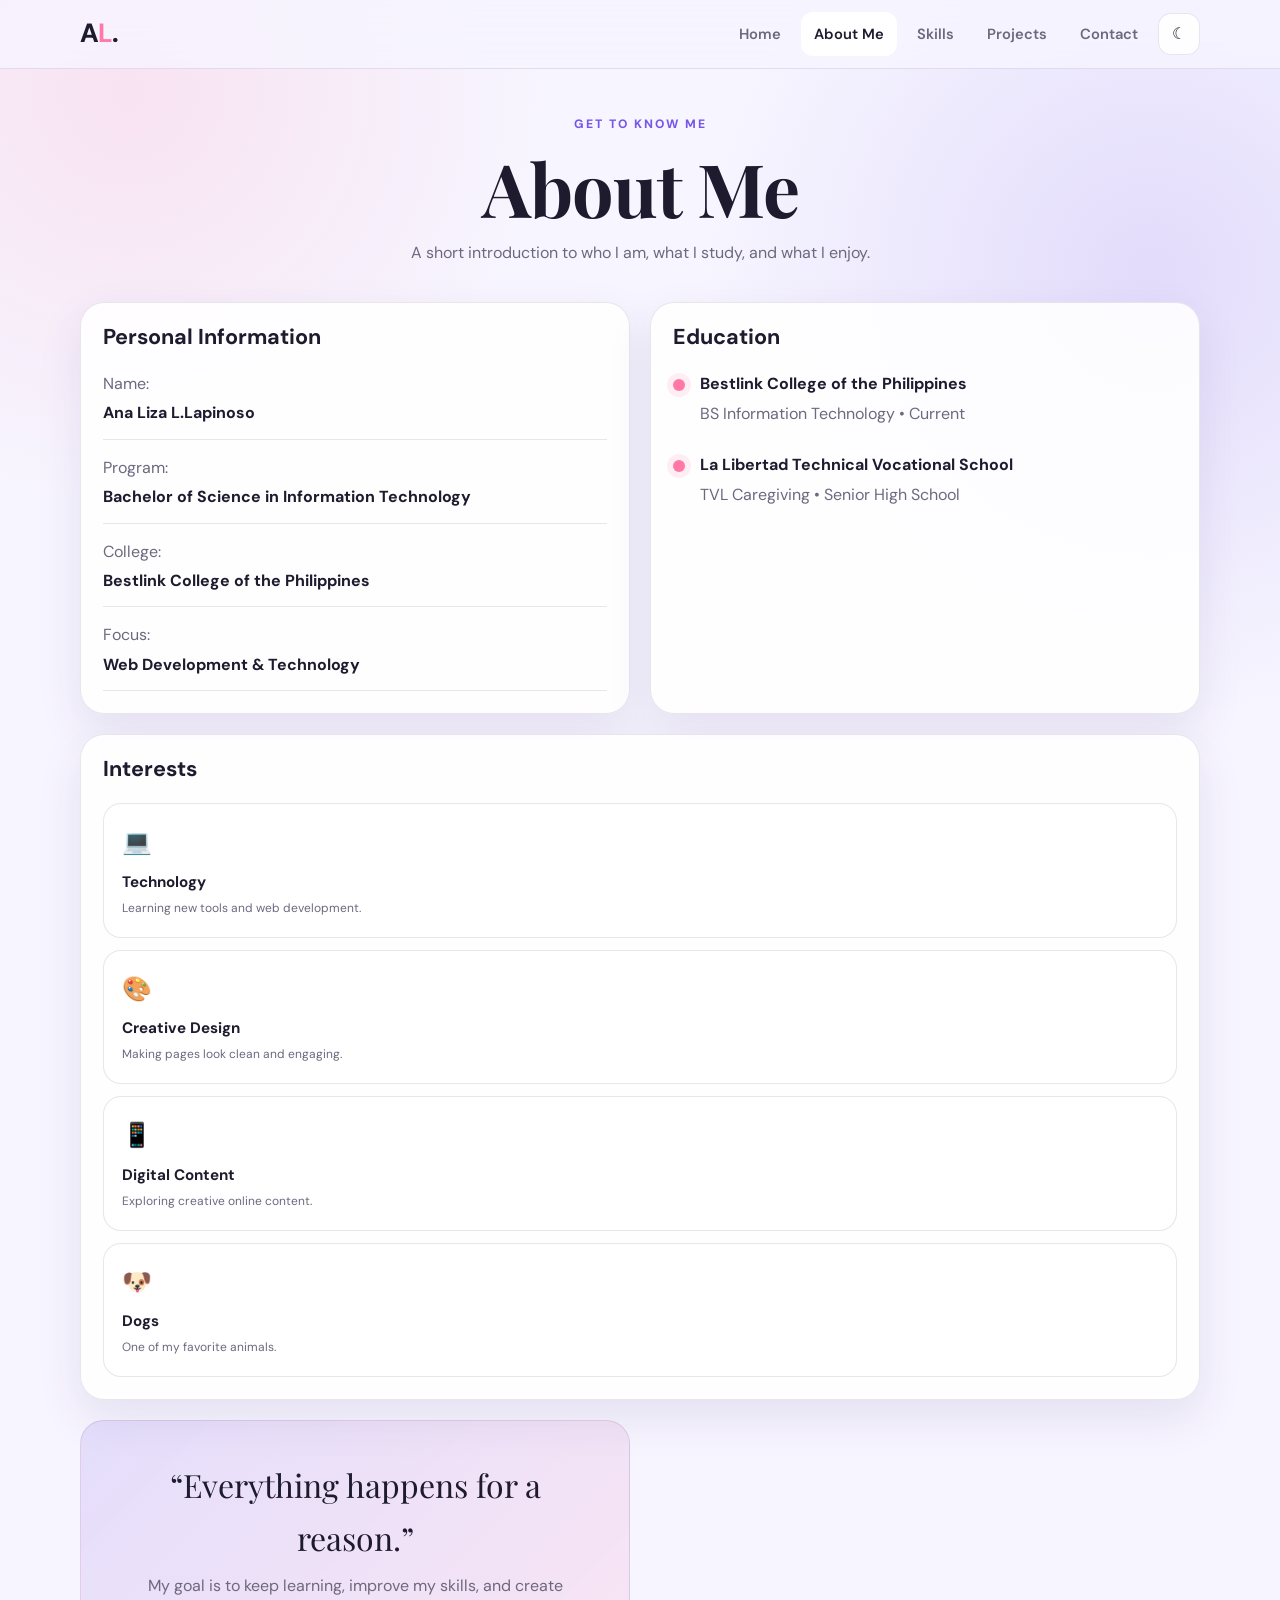
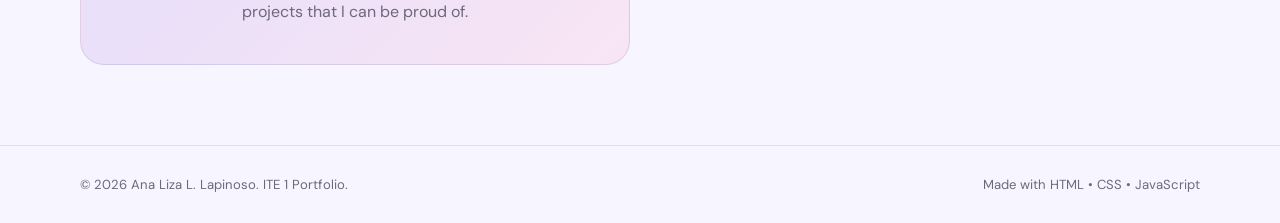
==== 02-about.html @ 9e534d10 "Add files via upload" ====
<!DOCTYPE html>
<html lang="en">
<head>
    <meta charset="UTF-8">
    <meta name="viewport" content="width=device-width, initial-scale=1.0">
    <meta name="description" content="About Ana Liza - BSIT student portfolio.">
    <title>About Me | Ana Liza</title>
    <link rel="stylesheet" href="style.css">
</head>
<body>
<header class="site-header">
    <nav class="navbar container">
        <a class="logo" href="01-index.html">A<span>L</span>.</a>
        <button class="menu-toggle" aria-label="Open menu">☰</button>
        <div class="nav-links">
            <a href="01-index.html">Home</a>
            <a class="active" href="02-about.html">About Me</a>
            <a href="03-skills.html">Skills</a>
            <a href="04-projects.html">Projects</a>
            <a href="05-contact.html">Contact</a>
            <button id="themeToggle" class="theme-btn" title="Toggle dark/light mode">☾</button>
        </div>
    </nav>
</header>

<main class="page-main">
    <section class="page-heading container">
        <p class="eyebrow">GET TO KNOW ME</p>
        <h1>About Me</h1>
        <p>A short introduction to who I am, what I study, and what I enjoy.</p>
    </section>

    <section class="container content-grid">
        <article class="glass-card">
            <h2>Personal Information</h2>
            <div class="detail-list">
                <div><span>Name: </span><strong>Ana Liza L.Lapinoso</strong></div>
                <div><span>Program: </span><strong>Bachelor of Science in Information Technology</strong></div>
                <div><span>College: </span><strong>Bestlink College of the Philippines</strong></div>
                <div><span>Focus: </span><strong>Web Development & Technology</strong></div>
            </div>
        </article>

        <article class="glass-card">
            <h2>Education</h2>
            <div class="timeline">
                <div class="timeline-item">
                    <span class="timeline-dot"></span>
                    <div>
                        <strong>Bestlink College of the Philippines</strong>
                        <p>BS Information Technology • Current</p>
                    </div>
                </div>
                <div class="timeline-item">
                    <span class="timeline-dot"></span>
                    <div>
                        <strong>La Libertad Technical Vocational School</strong>
                        <p>TVL Caregiving • Senior High School</p>
                    </div>
                </div>
            </div>
        </article>

        <article class="glass-card full">
            <h2>Interests</h2>
            <div class="interest-grid">
                <div class="interest">💻 <strong>Technology</strong><small>Learning new tools and web development.</small></div>
                <div class="interest">🎨 <strong>Creative Design</strong><small>Making pages look clean and engaging.</small></div>
                <div class="interest">📱 <strong>Digital Content</strong><small>Exploring creative online content.</small></div>
                <div class="interest">🐶 <strong>Dogs</strong><small>One of my favorite animals.</small></div>
            </div>
        </article>

        <article class="quote-card full">
            <p class="quote">“Everything happens for a reason.”</p>
            <p>My goal is to keep learning, improve my skills, and create projects that I can be proud of.</p>
        </article>
    </section>
</main>

<footer class="footer">
    <div class="container footer-inner">
        <p>© <span id="year"></span> Ana Liza L. Lapinoso. ITE 1 Portfolio.</p>
        <p>Made with HTML • CSS • JavaScript</p>
    </div>
</footer>
<button id="backTop" class="back-top" aria-label="Back to top">↑</button>
<script src="07-script.js"></script>
</body>
</html>
---- style.css ----
@import url('https://fonts.googleapis.com/css2?family=DM+Sans:wght@400;500;600;700&family=Playfair+Display:wght@600;700&display=swap');

/* =========================
   BASIC SETTINGS
========================= */

:root {
    --bg: #f7f5ff;
    --surface: rgba(255, 255, 255, 0.88);
    --surface-solid: #ffffff;
    --text: #1e1b2e;
    --muted: #6e687e;

    --primary: #7657e8;
    --primary-dark: #5d3fd0;
    --accent: #ff78a7;

    --border: rgba(50, 35, 90, 0.11);
    --shadow: 0 18px 45px rgba(69, 48, 120, 0.10);

    --radius: 24px;
}

/* DARK MODE */

body.dark {
    --bg: #12111a;
    --surface: rgba(30, 28, 43, 0.92);
    --surface-solid: #1e1c2b;
    --text: #f6f2ff;
    --muted: #b7b0c7;

    --border: rgba(255, 255, 255, 0.10);
    --shadow: 0 18px 45px rgba(0, 0, 0, 0.28);
}


/* =========================
   RESET
========================= */

* {
    box-sizing: border-box;
    margin: 0;
    padding: 0;
}

html {
    scroll-behavior: smooth;
}

body {
    font-family: 'DM Sans', sans-serif;
    color: var(--text);

    background:
        radial-gradient(
            circle at 10% 5%,
            rgba(255, 120, 167, 0.15),
            transparent 26rem
        ),
        radial-gradient(
            circle at 90% 15%,
            rgba(118, 87, 232, 0.16),
            transparent 28rem
        ),
        var(--bg);

    min-height: 100vh;
    line-height: 1.65;

    transition: background 0.25s ease,
                color 0.25s ease;
}

a {
    color: inherit;
    text-decoration: none;
}

button,
input,
textarea {
    font: inherit;
}


/* =========================
   CONTAINER
========================= */

.container {
    width: min(1120px, 92%);
    margin: auto;
}


/* =========================
   HEADER / NAVIGATION
========================= */

.site-header {
    position: sticky;
    top: 0;
    z-index: 50;

    background: rgba(247, 245, 255, 0.78);

    backdrop-filter: blur(16px);

    border-bottom: 1px solid var(--border);
}

body.dark .site-header {
    background: rgba(18, 17, 26, 0.78);
}

.navbar {
    min-height: 76px;

    display: flex;
    align-items: center;
    justify-content: space-between;

    gap: 20px;
}


/* LOGO */

.logo {
    font-size: 1.65rem;
    font-weight: 800;
    letter-spacing: -1px;
}

.logo span {
    color: var(--accent);
}


/* NAV LINKS */

.nav-links {
    display: flex;
    align-items: center;
    gap: 7px;
}

.nav-links a {
    padding: 10px 13px;

    border-radius: 12px;

    color: var(--muted);

    font-weight: 600;
    font-size: 0.92rem;

    transition: 0.2s;
}

.nav-links a:hover,
.nav-links a.active {
    color: var(--text);
    background: var(--surface-solid);
}


/* DARK MODE BUTTON */

.theme-btn,
.menu-toggle {
    border: 1px solid var(--border);

    background: var(--surface);

    color: var(--text);

    width: 42px;
    height: 42px;

    border-radius: 13px;

    cursor: pointer;

    transition: 0.2s;
}

.theme-btn:hover,
.menu-toggle:hover {
    transform: translateY(-2px);
}


/* MOBILE MENU BUTTON */

.menu-toggle {
    display: none;

    font-size: 1.25rem;
}


/* =========================
   GENERAL TEXT
========================= */

.eyebrow {
    font-size: 0.76rem;

    font-weight: 800;

    letter-spacing: 2px;

    color: var(--primary);

    margin-bottom: 12px;
}

h1,
h2 {
    line-height: 1.12;
}

h1 {
    font-family: 'Playfair Display', serif;

    font-size: clamp(3.2rem, 7vw, 5.8rem);

    letter-spacing: -2px;
}

h1 span {
    color: var(--primary);
}

h2 {
    font-size: 1.8rem;
}


/* =========================
   HOME HERO
========================= */

.hero {
    min-height: 650px;

    display: grid;

    grid-template-columns: 1.25fr 0.75fr;

    align-items: center;

    gap: 60px;

    padding-top: 70px;
    padding-bottom: 70px;
}

.hero-subtitle {
    max-width: 650px;

    color: var(--muted);

    font-size: 1.08rem;

    margin: 22px 0;
}

.hero-actions {
    display: flex;

    flex-wrap: wrap;

    gap: 12px;

    margin: 25px 0;
}

.mini-note {
    color: var(--muted);

    font-size: 0.88rem;
}


/* =========================
   BUTTONS
========================= */

.btn {
    display: inline-flex;

    align-items: center;
    justify-content: center;

    border: 0;

    border-radius: 14px;

    padding: 13px 19px;

    font-weight: 800;

    cursor: pointer;

    transition: 0.2s;
}

.btn:hover {
    transform: translateY(-2px);
}

.btn.primary {
    background: var(--primary);

    color: #ffffff;

    box-shadow:
        0 10px 24px rgba(118, 87, 232, 0.25);
}

.btn.primary:hover {
    background: var(--primary-dark);
}

.btn.secondary {
    border: 1px solid var(--border);

    background: var(--surface);

    color: var(--text);
}


/* =========================
   PROFILE CARD
========================= */

.profile-card {
    background: var(--surface);

    border: 1px solid var(--border);

    box-shadow: var(--shadow);

    border-radius: 32px;

    padding: 35px;

    text-align: center;

    position: relative;

    overflow: hidden;
}

.profile-card::before {
    content: "";

    position: absolute;

    width: 160px;
    height: 160px;

    border-radius: 50%;

    background: rgba(255, 120, 167, 0.18);

    top: -70px;
    right: -60px;
}


/* PROFILE PHOTO */

.profile-ring {
    width: 220px;
    height: 220px;

    margin: 0 auto 22px;

    border-radius: 50%;

    padding: 7px;

    background:
        linear-gradient(
            135deg,
            var(--accent),
            var(--primary)
        );

    position: relative;
}

.profile-ring img,
.avatar-fallback {
    width: 100%;
    height: 100%;

    border-radius: 50%;

    object-fit: cover;

    background: var(--surface-solid);
}

.avatar-fallback {
    display: none;

    place-items: center;

    font-size: 3.2rem;

    font-weight: 800;

    color: var(--primary);
}

.profile-card h2 {
    font-size: 1.45rem;
}

.profile-card p {
    color: var(--muted);
}


/* PROFILE TAGS */

.quick-tags {
    display: flex;

    justify-content: center;

    gap: 7px;

    flex-wrap: wrap;

    margin-top: 15px;
}

.quick-tags span,
.chip-list span {
    padding: 7px 10px;

    border-radius: 999px;

    background: rgba(118, 87, 232, 0.09);

    font-size: 0.78rem;
}


/* =========================
   INTRO SECTION
========================= */

.intro-section {
    padding: 90px 0;

    background: var(--surface);
}

.two-column {
    display: grid;

    grid-template-columns: 1fr 1fr;

    gap: 55px;

    align-items: center;
}

.two-column p {
    color: var(--muted);

    margin-top: 12px;
}


/* INFO BOX */

.info-box {
    border: 1px solid var(--border);

    background: var(--surface-solid);

    padding: 28px;

    border-radius: var(--radius);

    box-shadow: var(--shadow);
}

.info-box strong {
    color: var(--primary);

    font-size: 0.85rem;

    letter-spacing: 1px;
}

.text-btn {
    border: 0;

    background: none;

    color: var(--primary);

    font-weight: 800;

    cursor: pointer;

    margin-top: 15px;
}


/* =========================
   STATS
========================= */

.stats {
    display: grid;

    grid-template-columns: repeat(4, 1fr);

    gap: 15px;

    padding: 60px 0;
}

.stat-card {
    padding: 25px;

    border: 1px solid var(--border);

    border-radius: 20px;

    background: var(--surface);

    text-align: center;
}

.stat-card strong {
    display: block;

    font-size: 1.65rem;

    color: var(--primary);
}

.stat-card span {
    color: var(--muted);

    font-size: 0.85rem;
}


/* =========================
   FOOTER
========================= */

.footer {
    border-top: 1px solid var(--border);

    padding: 28px 0;

    color: var(--muted);

    font-size: 0.82rem;
}

.footer-inner {
    display: flex;

    justify-content: space-between;

    gap: 15px;

    flex-wrap: wrap;
}


/* =========================
   OTHER PAGES
========================= */

.page-main {
    padding: 65px 0 80px;
}

.page-heading {
    text-align: center;

    margin-bottom: 50px;
}

.page-heading h1 {
    font-size: clamp(2.7rem, 6vw, 4.6rem);
}

.page-heading > p:last-child {
    color: var(--muted);

    max-width: 650px;

    margin: 12px auto 0;
}


/* =========================
   GLASS CARDS
========================= */

.content-grid {
    display: grid;

    grid-template-columns: 1fr 1fr;

    gap: 20px;
}

.glass-card {
    background: var(--surface);

    border: 1px solid var(--border);

    border-radius: var(--radius);

    padding: 30px;

    box-shadow: var(--shadow);
}

.glass-card.full {
    grid-column: 1 / -1;
}

.glass-card h2 {
    margin-bottom: 22px;

    font-size: 1.35rem;
}


/* =========================
   PERSONAL INFORMATION
========================= */

.detail-list {
    display: grid;

    gap: 15px;
}

.detail-list div {
    display: flex;

    justify-content: space-between;

    gap: 20px;

    border-bottom: 1px solid var(--border);

    padding-bottom: 12px;
}

.detail-list span {
    color: var(--muted);
}


/* =========================
   TIMELINE
========================= */

.timeline {
    display: grid;

    gap: 24px;
}

.timeline-item {
    display: flex;

    gap: 15px;
}

.timeline-dot {
    width: 12px;
    height: 12px;

    background: var(--accent);

    border-radius: 50%;

    margin-top: 8px;

    box-shadow:
        0 0 0 6px rgba(255, 120, 167, 0.12);

    flex: 0 0 auto;
}

.timeline-item p {
    color: var(--muted);

    margin-top: 4px;
}


/* =========================
   INTERESTS
========================= */

.interest-grid {
    display: grid;

    grid-template-columns: repeat(4, 1fr);

    gap: 12px;
}

.interest {
    padding: 18px;

    border: 1px solid var(--border);

    border-radius: 18px;

    background: var(--surface-solid);

    font-size: 1.5rem;

    transition: 0.2s;
}

.interest:hover {
    transform: translateY(-4px);

    border-color: var(--primary);
}

.interest strong {
    display: block;

    font-size: 0.95rem;

    margin-top: 8px;
}

.interest small {
    display: block;

    color: var(--muted);

    font-size: 0.75rem;

    margin-top: 4px;
}


/* =========================
   QUOTE
========================= */

.quote-card {
    padding: 38px;

    border-radius: var(--radius);

    background:
        linear-gradient(
            135deg,
            rgba(118, 87, 232, 0.14),
            rgba(255, 120, 167, 0.13)
        );

    border: 1px solid var(--border);

    text-align: center;
}

.quote-card .quote {
    font-family: 'Playfair Display', serif;

    font-size: 2rem;
}

.quote-card p:last-child {
    color: var(--muted);

    margin-top: 8px;
}


/* =========================
   SKILLS
========================= */

.skills-layout {
    display: grid;

    grid-template-columns: 1fr 1fr;

    gap: 20px;
}

.skill {
    margin: 18px 0;
}

.skill > div:first-child {
    display: flex;

    justify-content: space-between;

    font-size: 0.9rem;
}

.skill b {
    color: var(--primary);
}


/* PROGRESS BAR */

.progress {
    height: 9px;

    background: rgba(118, 87, 232, 0.10);

    border-radius: 99px;

    overflow: hidden;

    margin-top: 8px;
}

.progress i {
    display: block;

    height: 100%;

    border-radius: 99px;

    background:
        linear-gradient(
            90deg,
            var(--primary),
            var(--accent)
        );
}


/* SKILL CHIPS */

.chip-list {
    display: flex;

    flex-wrap: wrap;

    gap: 10px;

    margin-bottom: 28px;
}

.chip-list span {
    padding: 10px 13px;

    font-weight: 600;
}

.full-btn {
    width: 100%;
}


/* SHOW / HIDE MESSAGE */

.hidden-message {
    display: none;

    color: var(--muted);

    margin-top: 16px;

    text-align: center;
}

.hidden-message.show {
    display: block;
}


/* =========================
   LEARNING BANNER
========================= */

.learning-banner {
    margin-top: 20px;

    padding: 35px;

    border-radius: 28px;

    background: var(--surface);

    border: 1px solid var(--border);

    display: flex;

    justify-content: space-between;

    align-items: center;

    gap: 20px;
}

.learning-banner p:last-child {
    color: var(--muted);

    max-width: 700px;
}

.code-symbol {
    font-size: 4rem;

    font-weight: 800;

    color: var(--primary);

    opacity: 0.8;
}


/* =========================
   PROJECTS
========================= */

.project-grid {
    display: grid;

    grid-template-columns: repeat(3, 1fr);

    gap: 18px;
}

.project-card {
    position: relative;

    background: var(--surface);

    border: 1px solid var(--border);

    border-radius: 24px;

    padding: 28px;

    box-shadow: var(--shadow);

    transition: 0.2s;

    min-height: 290px;
}

.project-card:hover {
    transform: translateY(-5px);

    border-color: rgba(118, 87, 232, 0.35);
}

.project-number {
    position: absolute;

    right: 20px;

    top: 18px;

    font-size: 0.75rem;

    color: var(--muted);
}

.project-icon {
    font-size: 2.2rem;

    margin-bottom: 20px;
}

.project-card h2 {
    font-size: 1.3rem;
}

.project-card p {
    color: var(--muted);

    font-size: 0.9rem;

    margin: 12px 0 20px;
}

.project-link {
    color: var(--primary);

    font-weight: 800;

    transition: 0.2s;
}

.project-link:hover {
    color: var(--primary-dark);

    text-decoration: underline;
}

.featured-project {
    border-color: rgba(118, 87, 232, 0.35);
}


/* PROJECT NOTE */

.project-note {
    margin-top: 22px;

    padding: 17px 20px;

    background: rgba(255, 193, 7, 0.10);

    border: 1px solid rgba(255, 193, 7, 0.28);

    border-radius: 15px;

    font-size: 0.88rem;

    color: var(--muted);
}

code {
    background: rgba(118, 87, 232, 0.1);

    padding: 2px 5px;

    border-radius: 5px;
}


/* =========================
   CONTACT
========================= */

.contact-grid {
    display: grid;

    grid-template-columns: 0.8fr 1.2fr;

    gap: 22px;
}

.contact-info {
    display: grid;

    gap: 13px;
}

.contact-item {
    display: flex;

    gap: 15px;

    align-items: center;

    background: var(--surface);

    border: 1px solid var(--border);

    border-radius: 18px;

    padding: 20px;
}

.contact-item > span {
    font-size: 1.5rem;

    width: 42px;

    text-align: center;
}

.contact-item small {
    display: block;

    color: var(--muted);
}

.contact-item strong {
    font-size: 0.92rem;

    overflow-wrap: anywhere;
}


/* CONTACT FORM */

.contact-form {
    background: var(--surface);

    border: 1px solid var(--border);

    border-radius: var(--radius);

    padding: 30px;

    box-shadow: var(--shadow);
}

.contact-form h2 {
    margin-bottom: 20px;
}

.contact-form label {
    display: block;

    font-size: 0.82rem;

    font-weight: 700;

    margin: 13px 0 6px;
}

.contact-form input,
.contact-form textarea {
    width: 100%;

    border: 1px solid var(--border);

    background: var(--surface-solid);

    color: var(--text);

    border-radius: 12px;

    padding: 12px 13px;

    outline: none;

    resize: vertical;
}

.contact-form input:focus,
.contact-form textarea:focus {
    border-color: var(--primary);

    box-shadow:
        0 0 0 3px rgba(118, 87, 232, 0.10);
}

.contact-form .btn {
    margin-top: 15px;
}

.form-note {
    color: var(--muted);

    font-size: 0.76rem;

    margin-top: 10px;
}


/* =========================
   BACK TO TOP
========================= */

.back-top {
    position: fixed;

    right: 20px;

    bottom: 20px;

    width: 45px;
    height: 45px;

    border: 0;

    border-radius: 14px;

    background: var(--primary);

    color: #ffffff;

    font-size: 1.2rem;

    cursor: pointer;

    opacity: 0;

    pointer-events: none;

    transform: translateY(10px);

    transition: 0.2s;

    z-index: 40;
}

.back-top.show {
    opacity: 1;

    pointer-events: auto;

    transform: translateY(0);
}

.back-top:hover {
    background: var(--primary-dark);

    transform: translateY(-3px);
}


/* =========================
   TOAST MESSAGE
========================= */

.toast {
    position: fixed;

    left: 50%;

    bottom: 30px;

    transform: translate(-50%, 20px);

    background: #1e1b2e;

    color: #ffffff;

    padding: 13px 18px;

    border-radius: 13px;

    opacity: 0;

    pointer-events: none;

    transition: 0.25s;

    z-index: 100;

    font-size: 0.88rem;

    text-align: center;

    max-width: 90%;
}

.toast.show {
    opacity: 1;

    transform: translate(-50%, 0);
}


/* =========================
   TABLET
========================= */

@media (max-width: 850px) {

    .nav-links {
        display: none;

        position: absolute;

        left: 4%;
        right: 4%;

        top: 70px;

        flex-direction: column;

        align-items: stretch;

        padding: 12px;

        background: var(--surface-solid);

        border: 1px solid var(--border);

        border-radius: 18px;

        box-shadow: var(--shadow);
    }

    .nav-links.open {
        display: flex;
    }

    .nav-links a {
        text-align: center;
    }

    .menu-toggle {
        display: block;
    }


    /* HOME */

    .hero {
        grid-template-columns: 1fr;

        text-align: center;

        min-height: auto;
    }

    .hero-subtitle {
        margin-left: auto;
        margin-right: auto;
    }

    .hero-actions {
        justify-content: center;
    }

    .profile-card {
        max-width: 430px;

        width: 100%;

        margin: auto;
    }


    /* GENERAL GRIDS */

    .two-column,
    .content-grid,
    .skills-layout,
    .contact-grid {
        grid-template-columns: 1fr;
    }

    .glass-card.full {
        grid-column: auto;
    }


    /* INTERESTS */

    .interest-grid {
        grid-template-columns: 1fr 1fr;
    }


    /* PROJECTS */

    .project-grid {
        grid-template-columns: 1fr 1fr;
    }


    /* STATS */

    .stats {
        grid-template-columns: 1fr 1fr;
    }
}


/* =========================
   MOBILE
========================= */

@media (max-width: 560px) {
}

    .navbar {
        min-height: 68px;
    }

    .hero {
        padding-top: 45px;

        padding-bottom: 50px;
    }

    .profile-ring {
        width: 180px;

        height: 180px;
    }

    .hero-actions .btn {
        width: 100%;
    }


    /* STATS */

    .stats {
        grid-template-columns: 1fr;
    }


    /* PROJECTS */

    .project-grid {
        grid-template-columns: 1fr;
    }


    /* INFORMATION */

    .detail-list div {
        display: block;
    }

    .detail-list strong {
        display: block;

        margin-top: 3px;
    }


    /* INTERESTS */

    .interest-grid {
        grid-template-columns: 1fr;
    }


    /* LEARNING BANNER */

    .learning-banner {
        display: block;
    }

    .code-symbol {
        display: none;
    }


    /* TEXT */

    h1 {
        letter-spacing: -1px;
    }

    .page-main {
        padding-top: 45px;
    }

    .page-heading {
        margin-bottom: 35px;
    }


    /* CONTACT */

    .contact-form,
    .glass-card {
        padding: 22px;
    }

    /* ================================
   ACADEMIC ACTIVITIES
================================ */

.academic-label {
    display: flex;
    align-items: center;
    gap: 10px;
    margin: 25px 0;
    font-size: 0.85rem;
    font-weight: 700;
    color: var(--muted);
}

.academic-label span:first-child {
    background: linear-gradient(135deg, var(--primary), var(--accent));
    color: white;
    padding: 7px 14px;
    border-radius: 999px;
    letter-spacing: 1px;
}

.activity-card {
    overflow: hidden;
    background: var(--surface);
    border: 1px solid var(--border);
    border-radius: var(--radius);
    box-shadow: var(--shadow);
    transition: transform 0.3s ease, box-shadow 0.3s ease;
    backdrop-filter: blur(12px);
}

.activity-card:hover {
    transform: translateY(-8px);
    box-shadow: 0 25px 55px rgba(118, 87, 232, 0.18);
}

.activity-image {
    height: 190px;
    position: relative;
    display: flex;
    align-items: center;
    justify-content: center;
    overflow: hidden;
}

.prelim-image {
    background: linear-gradient(135deg, #c8b6ff, #f7b6d2);
}

.midterm-image {
    background: linear-gradient(135deg, #a8c7ff, #d8b4fe);
}

.finals-image {
    background: linear-gradient(135deg, #ffb6d5, #c8b6ff);
}

.activity-icon {
    font-size: 4.5rem;
    filter: drop-shadow(0 8px 12px rgba(0, 0, 0, 0.12));
    transition: transform 0.3s ease;
}

.activity-card:hover .activity-icon {
    transform: scale(1.12) rotate(-3deg);
}

.period-badge {
    position: absolute;
    top: 15px;
    left: 15px;
    padding: 7px 12px;
    border-radius: 999px;
    background: rgba(255, 255, 255, 0.88);
    color: var(--primary-dark);
    font-size: 0.72rem;
    font-weight: 800;
    letter-spacing: 1px;
    backdrop-filter: blur(8px);
}

.activity-content {
    padding: 25px;
}

.activity-number {
    margin-bottom: 8px;
    color: var(--primary);
    font-size: 0.72rem;
    font-weight: 800;
    letter-spacing: 1px;
}

.activity-content h2 {
    margin-bottom: 10px;
}

.activity-content p:not(.activity-number) {
    color: var(--muted);
    line-height: 1.7;
}

.activity-btn {
    display: inline-flex;
    align-items: center;
    gap: 10px;
    margin-top: 18px;
    padding: 11px 18px;
    border-radius: 999px;
    background: linear-gradient(135deg, var(--primary), var(--accent));
    color: white;
    text-decoration: none;
    font-weight: 700;
    transition: transform 0.25s ease, box-shadow 0.25s ease;
}

.activity-btn span {
    font-size: 1.1rem;
    transition: transform 0.25s ease;
}

.activity-btn:hover {
    transform: translateY(-2px);
    box-shadow: 0 10px 25px rgba(118, 87, 232, 0.25);
}

.activity-btn:hover span {
    transform: translateX(4px);
}

/* Mobile */
@media (max-width: 700px) {

    .activity-image {
        height: 160px;
    }

    .activity-content {
        padding: 20px;
    }

    .activity-icon {
        font-size: 3.8rem;
    }
}

/* ===== ACADEMIC ACTIVITIES ===== */

.academic-label {
    display: flex;
    align-items: center;
    gap: 10px;
    margin: 25px 0;
    font-weight: 700;
    color: var(--muted);
}

.academic-label span:first-child {
    background: linear-gradient(135deg, var(--primary), var(--accent));
    color: white;
    padding: 7px 14px;
    border-radius: 50px;
}

.activity-card {
    overflow: hidden;
    background: var(--surface);
    border: 1px solid var(--border);
    border-radius: 24px;
    box-shadow: var(--shadow);
    margin-bottom: 25px;
    transition: 0.3s ease;
}

.activity-card:hover {
    transform: translateY(-8px);
    box-shadow: 0 20px 45px rgba(118, 87, 232, 0.20);
}

.activity-image {
    height: 180px;
    display: flex;
    align-items: center;
    justify-content: center;
    position: relative;
}

.prelim-image {
    background: linear-gradient(135deg, #c8b6ff, #f7b6d2);
}

.midterm-image {
    background: linear-gradient(135deg, #a8c7ff, #d8b4fe);
}

.finals-image {
    background: linear-gradient(135deg, #ffb6d5, #c8b6ff);
}

.activity-icon {
    font-size: 65px;
}

.period-badge {
    position: absolute;
    top: 15px;
    left: 15px;
    background: white;
    color: var(--primary-dark);
    padding: 7px 13px;
    border-radius: 50px;
    font-size: 12px;
    font-weight: 800;
}

.activity-content {
    padding: 25px;
}

.activity-number {
    color: var(--primary);
    font-size: 12px;
    font-weight: 800;
    letter-spacing: 1px;
}

.activity-content h2 {
    margin: 8px 0;
}

.activity-content p {
    color: var(--muted);
}

.activity-btn {
    display: inline-flex;
    gap: 8px;
    margin-top: 15px;
    padding: 11px 18px;
    border-radius: 50px;
    background: linear-gradient(135deg, var(--primary), var(--accent));
    color: white;
    text-decoration: none;
    font-weight: 700;
}

.activity-btn:hover {
    transform: translateY(-2px);
}

/* =========================
   FULL IMAGE VIEWER
========================= */

.prelim-card img {
    cursor: zoom-in;
}

.image-viewer {
    display: none;
    position: fixed;
    z-index: 9999;
    inset: 0;

    background: rgba(15, 10, 30, 0.88);

    align-items: center;
    justify-content: center;

    padding: 25px;

    backdrop-filter: blur(8px);
}

.image-viewer img {
    max-width: 95%;
    max-height: 90vh;

    width: auto;
    height: auto;

    object-fit: contain;

    border-radius: 12px;

    box-shadow: 0 20px 60px rgba(0, 0, 0, 0.4);
}

.close-viewer {
    position: absolute;
    top: 20px;
    right: 30px;

    color: white;
    font-size: 45px;
    font-weight: 300;

    cursor: pointer;
    z-index: 10000;
}

.close-viewer:hover {
    transform: scale(1.1);
}

@media (max-width: 800px) {

    .menu-toggle {
        display: block;
    }

    .nav-links {
        display: none;
        position: absolute;
        top: 75px;
        left: 20px;
        right: 20px;
        flex-direction: column;
        padding: 20px;
        background: var(--surface-solid);
        border: 1px solid var(--border);
        border-radius: 20px;
        box-shadow: var(--shadow);
    }

    .nav-links.open {
        display: flex;
    }
}

/* FIX CLICKABLE LINKS */
a {
    position: relative;
    z-index: 100;
    pointer-events: auto;
}

.back-button {
    position: relative;
    z-index: 100;
}

.back-button a {
    position: relative;
    z-index: 101;
    pointer-events: auto;
    cursor: pointer;
}

.hero-actions {
    position: relative;
    z-index: 100;
}

.hero-actions a {
    position: relative;
    z-index: 101;
    pointer-events: auto;
    cursor: pointer;
}

.nav-links {
    position: relative;
    z-index: 1000;
}

.nav-links a,
.menu-toggle {
    pointer-events: auto;
    cursor: pointer;
}
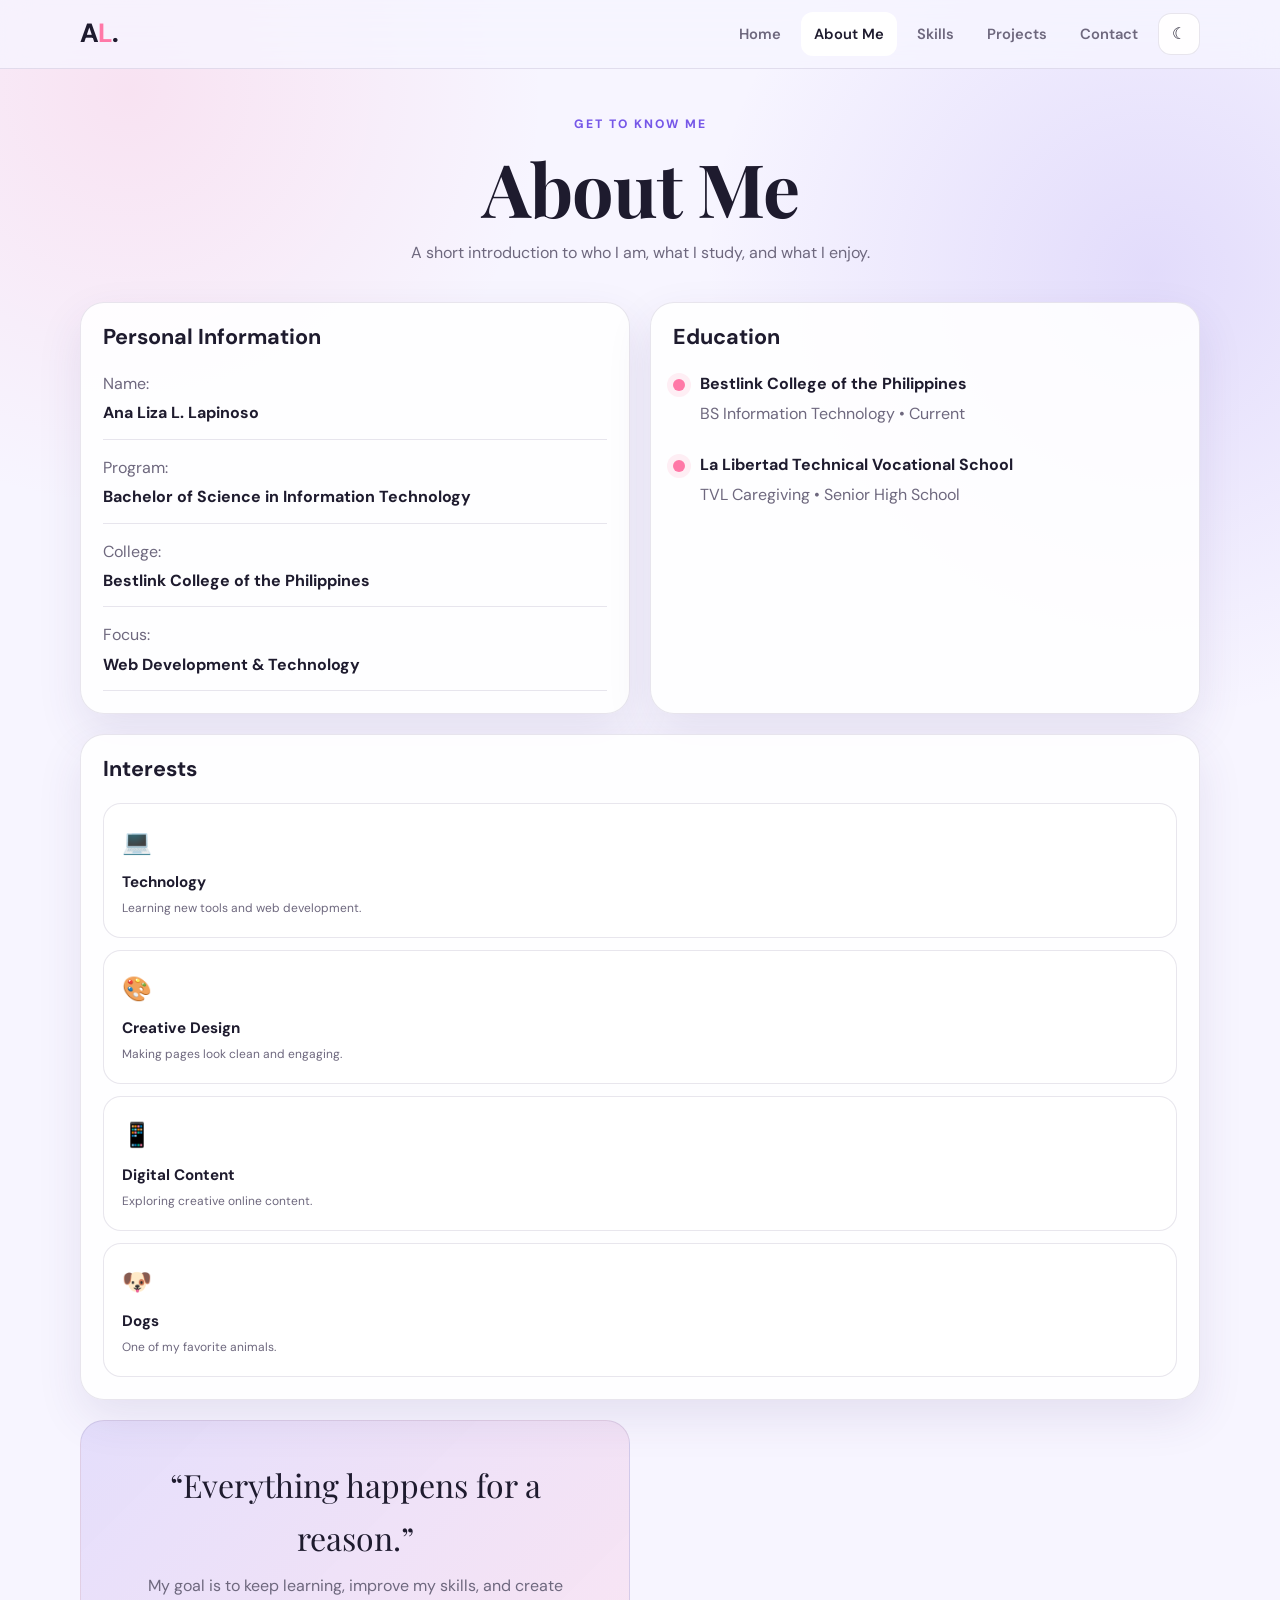
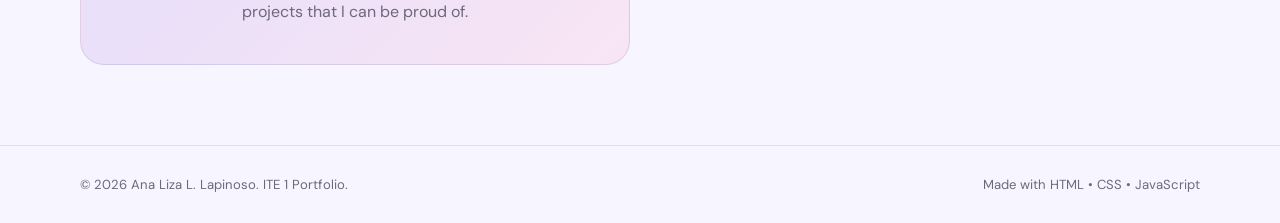
==== commit 387b5482: "Add files via upload" ====
--- a/02-about.html
+++ b/02-about.html
@@ -34,7 +34,7 @@
         <article class="glass-card">
             <h2>Personal Information</h2>
             <div class="detail-list">
-                <div><span>Name: </span><strong>Ana Liza L.Lapinoso</strong></div>
+                <div><span>Name: </span><strong>Ana Liza L. Lapinoso</strong></div>
                 <div><span>Program: </span><strong>Bachelor of Science in Information Technology</strong></div>
                 <div><span>College: </span><strong>Bestlink College of the Philippines</strong></div>
                 <div><span>Focus: </span><strong>Web Development & Technology</strong></div>
